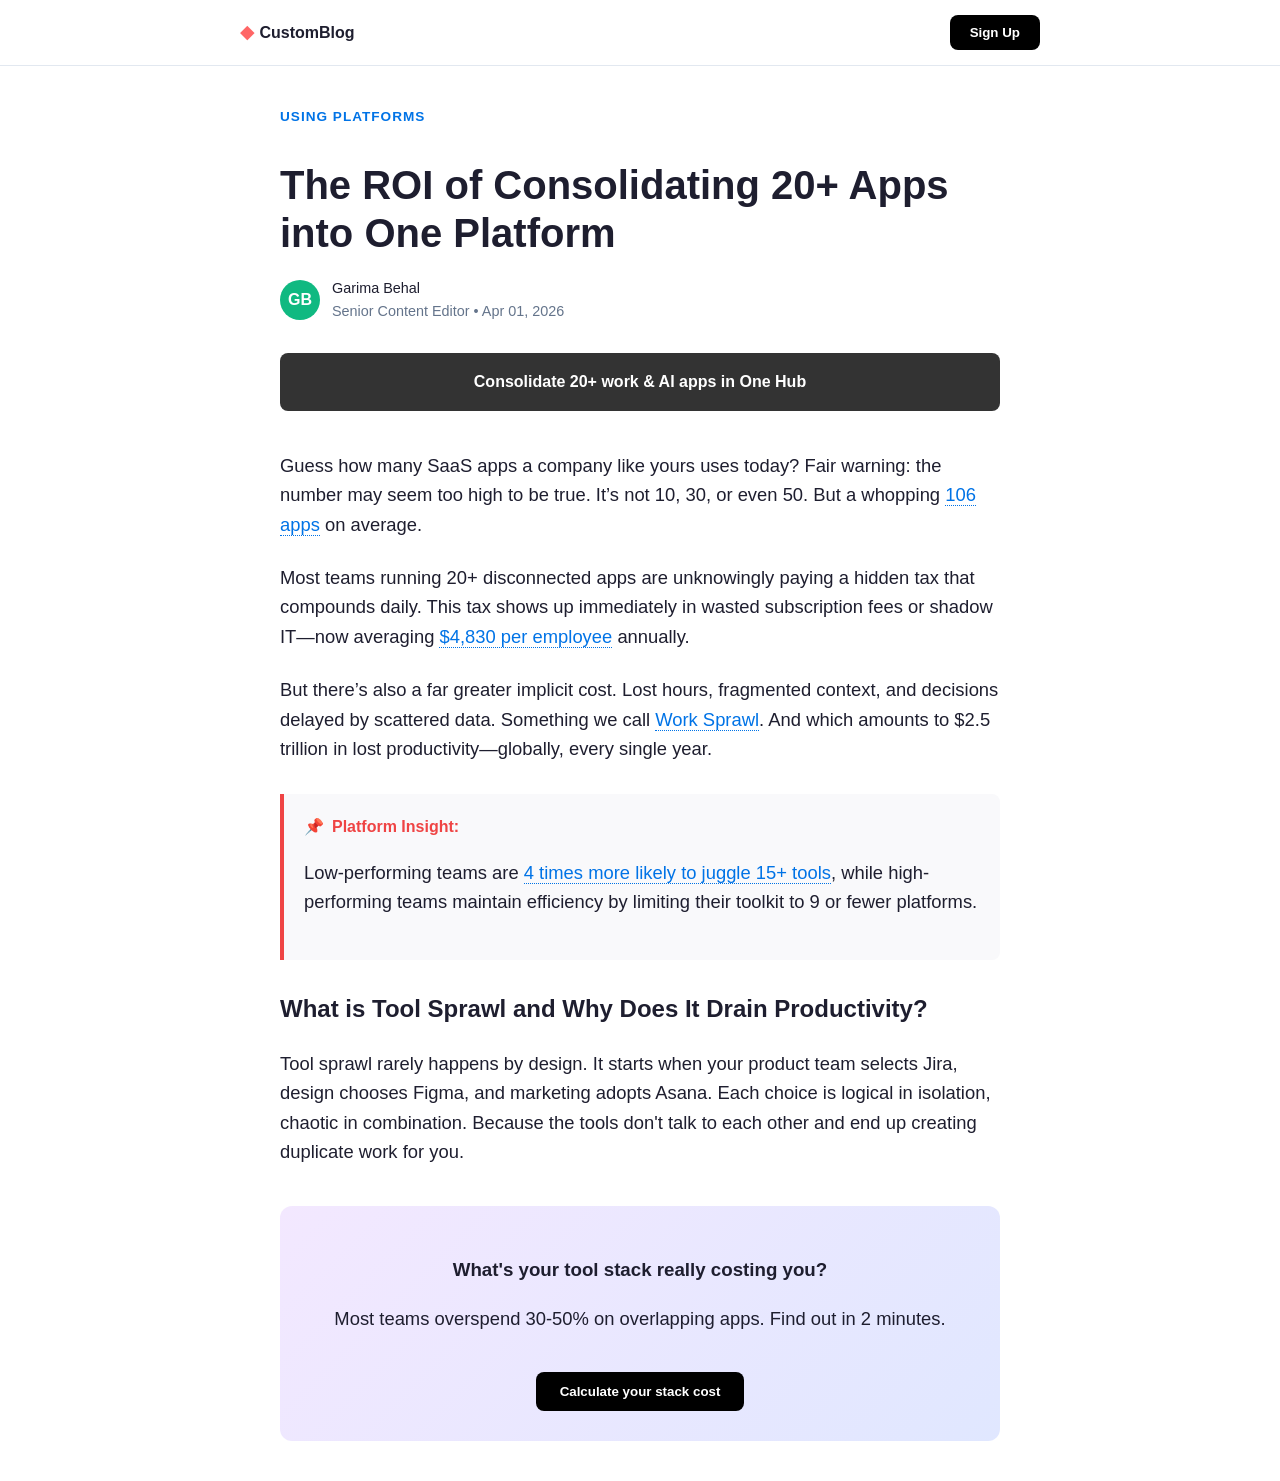
==== index.html @ 85d2482d "blog page" ====
<!DOCTYPE html>
<html lang="en">
<head>
    <meta charset="UTF-8">
    <meta name="viewport" content="width=device-width, initial-scale=1.0">
    <title>The ROI of Consolidating Apps | Custom Blog</title>
    <link rel="stylesheet" href="style.css">
</head>
<body>

    <!-- Navigation Header -->
    <header class="site-header">
        <div class="nav-container">
            <div class="logo">
                <span class="logo-icon">◆</span> <strong>CustomBlog</strong>
            </div>
            <button class="sign-up-btn" id="openModalBtn">Sign Up</button>
        </div>
    </header>

    <!-- Main Blog Article -->
    <main class="blog-main">
        <article class="blog-post">
            
            <div class="blog-category">USING PLATFORMS</div>
            <h1 class="blog-title">The ROI of Consolidating 20+ Apps into One Platform</h1>
            
            <div class="author-meta">
                <div class="author-avatar">GB</div>
                <div class="author-info">
                    <span class="author-name">Garima Behal</span>
                    <span class="author-title">Senior Content Editor • Apr 01, 2026</span>
                </div>
            </div>

            <!-- Hero Action Banner -->
            <div class="hero-cta-banner">
                Consolidate 20+ work & AI apps in One Hub
            </div>

            <p class="lead-text">
                Guess how many SaaS apps a company like yours uses today? Fair warning: the number may seem too high to be true. It’s not 10, 30, or even 50. But a whopping <a href="https://zylo.com" target="_blank" class="inline-link">106 apps</a> on average.
            </p>

            <p>
                Most teams running 20+ disconnected apps are unknowingly paying a hidden tax that compounds daily. This tax shows up immediately in wasted subscription fees or shadow IT—now averaging <a href="https://zylo.com" target="_blank" class="inline-link">$4,830 per employee</a> annually.
            </p>

            <p>
                But there’s also a far greater implicit cost. Lost hours, fragmented context, and decisions delayed by scattered data. Something we call <a href="#work-sprawl" class="inline-link">Work Sprawl</a>. And which amounts to $2.5 trillion in lost productivity—globally, every single year.
            </p>

            <!-- Citation Box Component -->
            <div class="insight-box">
                <div class="insight-header">
                    <span class="insight-icon">📌</span> <strong>Platform Insight:</strong>
                </div>
                <p>
                    Low-performing teams are <a href="#research" class="inline-link">4 times more likely to juggle 15+ tools</a>, while high-performing teams maintain efficiency by limiting their toolkit to 9 or fewer platforms.
                </p>
            </div>

            <h2>What is Tool Sprawl and Why Does It Drain Productivity?</h2>
            
            <p>
                Tool sprawl rarely happens by design. It starts when your product team selects Jira, design chooses Figma, and marketing adopts Asana. Each choice is logical in isolation, chaotic in combination. Because the tools don't talk to each other and end up creating duplicate work for you.
            </p>

            <!-- Interactive Calculator Trigger Section -->
            <div class="calculator-promo-card">
                <h3>What's your tool stack really costing you?</h3>
                <p>Most teams overspend 30-50% on overlapping apps. Find out in 2 minutes.</p>
                <button class="calc-trigger-btn" id="openCalcBtn">Calculate your stack cost</button>
            </div>

        </article>
    </main>

    <!-- Modal Popup Component -->
    <div class="modal-overlay" id="signupModal">
        <div class="modal-content">
            <button class="close-modal" id="closeModalBtn">&times;</button>
            <h3>Get Started Today</h3>
            <form>
                <label>* Work Email</label>
                <input type="email" placeholder="name@company.com" required>
                <label>* First Name</label>
                <input type="text" placeholder="John" required>
                <button type="submit" class="submit-form-btn">Continue</button>
            </form>
        </div>
    </div>

    <script src="script.js"></script>
</body>
</html>
---- style.css ----
:root {
    --primary-color: #0073e6;
    --text-dark: #1e1e2f;
    --bg-light: #f9f9fb;
    --border-color: #e2e8f0;
}

body {
    font-family: -apple-system, BlinkMacSystemFont, "Segoe UI", Roboto, sans-serif;
    color: var(--text-dark);
    background-color: #ffffff;
    margin: 0;
    padding: 0;
    line-height: 1.6;
}

.site-header {
    border-bottom: 1px solid var(--border-color);
    padding: 15px 30px;
    position: sticky;
    top: 0;
    background: #ffffff;
    z-index: 100;
}

.nav-container {
    max-width: 800px;
    margin: 0 auto;
    display: flex;
    justify-content: space-between;
    align-items: center;
}

.logo-icon {
    color: #ff6666;
    font-size: 1.2rem;
}

.sign-up-btn, .submit-form-btn {
    background-color: #000000;
    color: #ffffff;
    border: none;
    padding: 10px 20px;
    border-radius: 8px;
    font-weight: 600;
    cursor: pointer;
}

.blog-main {
    padding: 40px 20px;
}

.blog-post {
    max-width: 720px;
    margin: 0 auto;
}

.blog-category {
    color: var(--primary-color);
    font-size: 0.85rem;
    font-weight: 700;
    letter-spacing: 1px;
    margin-bottom: 10px;
}

.blog-title {
    font-size: 2.5rem;
    font-weight: 800;
    line-height: 1.2;
    margin-bottom: 20px;
}

.author-meta {
    display: flex;
    align-items: center;
    gap: 12px;
    margin-bottom: 30px;
}

.author-avatar {
    width: 40px;
    height: 40px;
    background: #10b981;
    color: white;
    display: flex;
    align-items: center;
    justify-content: center;
    border-radius: 50%;
    font-weight: bold;
}

.author-info span {
    display: block;
    font-size: 0.9rem;
}

.author-title {
    color: #64748b;
}

.hero-cta-banner {
    background: #333333;
    color: #ffffff;
    padding: 16px;
    text-align: center;
    border-radius: 8px;
    font-weight: 600;
    margin-bottom: 40px;
}

.blog-post p {
    font-size: 1.15rem;
    margin-bottom: 24px;
}

/* Signature One-Word Blue Clickable Links */
.inline-link {
    color: var(--primary-color);
    text-decoration: none;
    border-bottom: 1px dotted var(--primary-color);
    font-weight: 500;
}

.inline-link:hover {
    border-bottom: 2px solid var(--primary-color);
}

/* Citation Callout Box */
.insight-box {
    background: var(--bg-light);
    border-left: 4px solid #ef4444;
    padding: 20px;
    border-radius: 0 8px 8px 0;
    margin: 30px 0;
}

.insight-header {
    display: flex;
    align-items: center;
    gap: 8px;
    margin-bottom: 8px;
    color: #ef4444;
}

.calculator-promo-card {
    background: linear-gradient(135deg, #f3e8ff 0%, #e0e7ff 100%);
    padding: 30px;
    border-radius: 12px;
    text-align: center;
    margin-top: 40px;
}

.calc-trigger-btn {
    background: #000000;
    color: #ffffff;
    border: none;
    padding: 12px 24px;
    border-radius: 8px;
    font-weight: 600;
    margin-top: 15px;
    cursor: pointer;
}

/* Modal Popup Styles */
.modal-overlay {
    position: fixed;
    top: 0;
    left: 0;
    width: 100%;
    height: 100%;
    background: rgba(0, 0, 0, 0.5);
    display: none;
    align-items: center;
    justify-content: center;
    z-index: 1000;
}

.modal-overlay.active {
    display: flex;
}

.modal-content {
    background: #ffffff;
    padding: 30px;
    border-radius: 12px;
    width: 100%;
    max-width: 400px;
    position: relative;
}

.close-modal {
    position: absolute;
    top: 15px;
    right: 15px;
    background: none;
    border: none;
    font-size: 1.5rem;
    cursor: pointer;
}

.modal-content label {
    display: block;
    font-size: 0.9rem;
    margin: 15px 0 5px;
    font-weight: 600;
}

.modal-content input {
    width: 100%;
    padding: 10px;
    border: 1px solid var(--border-color);
    border-radius: 6px;
    box-sizing: border-box;
}

.submit-form-btn {
    width: 100%;
    margin-top: 20px;
}
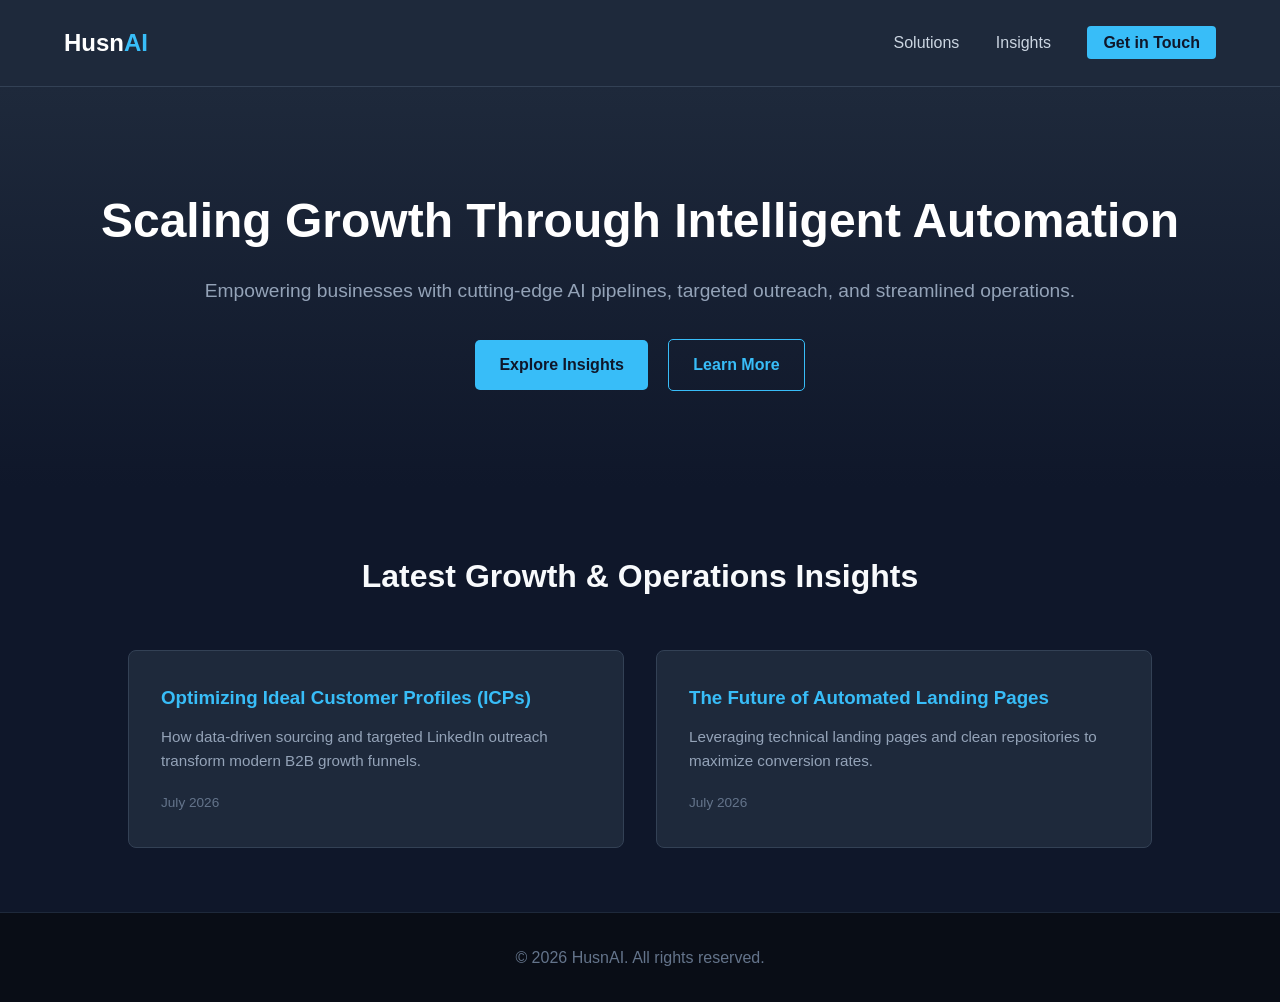
==== commit 1eff1456: "HusnAI" ====
--- a/index.html
+++ b/index.html
@@ -3,94 +3,48 @@
 <head>
     <meta charset="UTF-8">
     <meta name="viewport" content="width=device-width, initial-scale=1.0">
-    <title>The ROI of Consolidating Apps | Custom Blog</title>
+    <title>HusnAI | Growth & Operations Hub</title>
     <link rel="stylesheet" href="style.css">
 </head>
 <body>
-
-    <!-- Navigation Header -->
-    <header class="site-header">
-        <div class="nav-container">
-            <div class="logo">
-                <span class="logo-icon">◆</span> <strong>CustomBlog</strong>
-            </div>
-            <button class="sign-up-btn" id="openModalBtn">Sign Up</button>
-        </div>
+    <header class="navbar">
+        <div class="logo">Husn<span>AI</span></div>
+        <nav>
+            <a href="#features">Solutions</a>
+            <a href="#insights">Insights</a>
+            <a href="#contact" class="btn-nav">Get in Touch</a>
+        </nav>
     </header>
 
-    <!-- Main Blog Article -->
-    <main class="blog-main">
-        <article class="blog-post">
-            
-            <div class="blog-category">USING PLATFORMS</div>
-            <h1 class="blog-title">The ROI of Consolidating 20+ Apps into One Platform</h1>
-            
-            <div class="author-meta">
-                <div class="author-avatar">GB</div>
-                <div class="author-info">
-                    <span class="author-name">Garima Behal</span>
-                    <span class="author-title">Senior Content Editor • Apr 01, 2026</span>
-                </div>
+    <main class="hero">
+        <div class="hero-content">
+            <h1>Scaling Growth Through Intelligent Automation</h1>
+            <p>Empowering businesses with cutting-edge AI pipelines, targeted outreach, and streamlined operations.</p>
+            <div class="hero-buttons">
+                <a href="#insights" class="btn-primary">Explore Insights</a>
+                <a href="#features" class="btn-secondary">Learn More</a>
             </div>
-
-            <!-- Hero Action Banner -->
-            <div class="hero-cta-banner">
-                Consolidate 20+ work & AI apps in One Hub
-            </div>
-
-            <p class="lead-text">
-                Guess how many SaaS apps a company like yours uses today? Fair warning: the number may seem too high to be true. It’s not 10, 30, or even 50. But a whopping <a href="https://zylo.com" target="_blank" class="inline-link">106 apps</a> on average.
-            </p>
-
-            <p>
-                Most teams running 20+ disconnected apps are unknowingly paying a hidden tax that compounds daily. This tax shows up immediately in wasted subscription fees or shadow IT—now averaging <a href="https://zylo.com" target="_blank" class="inline-link">$4,830 per employee</a> annually.
-            </p>
-
-            <p>
-                But there’s also a far greater implicit cost. Lost hours, fragmented context, and decisions delayed by scattered data. Something we call <a href="#work-sprawl" class="inline-link">Work Sprawl</a>. And which amounts to $2.5 trillion in lost productivity—globally, every single year.
-            </p>
-
-            <!-- Citation Box Component -->
-            <div class="insight-box">
-                <div class="insight-header">
-                    <span class="insight-icon">📌</span> <strong>Platform Insight:</strong>
-                </div>
-                <p>
-                    Low-performing teams are <a href="#research" class="inline-link">4 times more likely to juggle 15+ tools</a>, while high-performing teams maintain efficiency by limiting their toolkit to 9 or fewer platforms.
-                </p>
-            </div>
-
-            <h2>What is Tool Sprawl and Why Does It Drain Productivity?</h2>
-            
-            <p>
-                Tool sprawl rarely happens by design. It starts when your product team selects Jira, design chooses Figma, and marketing adopts Asana. Each choice is logical in isolation, chaotic in combination. Because the tools don't talk to each other and end up creating duplicate work for you.
-            </p>
-
-            <!-- Interactive Calculator Trigger Section -->
-            <div class="calculator-promo-card">
-                <h3>What's your tool stack really costing you?</h3>
-                <p>Most teams overspend 30-50% on overlapping apps. Find out in 2 minutes.</p>
-                <button class="calc-trigger-btn" id="openCalcBtn">Calculate your stack cost</button>
-            </div>
-
-        </article>
+        </div>
     </main>
 
-    <!-- Modal Popup Component -->
-    <div class="modal-overlay" id="signupModal">
-        <div class="modal-content">
-            <button class="close-modal" id="closeModalBtn">&times;</button>
-            <h3>Get Started Today</h3>
-            <form>
-                <label>* Work Email</label>
-                <input type="email" placeholder="name@company.com" required>
-                <label>* First Name</label>
-                <input type="text" placeholder="John" required>
-                <button type="submit" class="submit-form-btn">Continue</button>
-            </form>
+    <section id="insights" class="blog-section">
+        <h2>Latest Growth & Operations Insights</h2>
+        <div class="blog-grid">
+            <article class="blog-card">
+                <h3>Optimizing Ideal Customer Profiles (ICPs)</h3>
+                <p>How data-driven sourcing and targeted LinkedIn outreach transform modern B2B growth funnels.</p>
+                <span class="date">July 2026</span>
+            </article>
+            <article class="blog-card">
+                <h3>The Future of Automated Landing Pages</h3>
+                <p>Leveraging technical landing pages and clean repositories to maximize conversion rates.</p>
+                <span class="date">July 2026</span>
+            </article>
         </div>
-    </div>
+    </section>
 
-    <script src="script.js"></script>
+    <footer>
+        <p>&copy; 2026 HusnAI. All rights reserved.</p>
+    </footer>
 </body>
 </html>
--- a/style.css
+++ b/style.css
@@ -1,219 +1,146 @@
-:root {
-    --primary-color: #0073e6;
-    --text-dark: #1e1e2f;
-    --bg-light: #f9f9fb;
-    --border-color: #e2e8f0;
+* {
+    margin: 0;
+    padding: 0;
+    box-sizing: border-box;
+    font-family: 'Segoe UI', Tahoma, Geneva, Verdana, sans-serif;
 }
 
 body {
-    font-family: -apple-system, BlinkMacSystemFont, "Segoe UI", Roboto, sans-serif;
-    color: var(--text-dark);
-    background-color: #ffffff;
-    margin: 0;
-    padding: 0;
+    background-color: #0f172a;
+    color: #f8fafc;
     line-height: 1.6;
 }
 
-.site-header {
-    border-bottom: 1px solid var(--border-color);
-    padding: 15px 30px;
-    position: sticky;
-    top: 0;
-    background: #ffffff;
-    z-index: 100;
-}
-
-.nav-container {
-    max-width: 800px;
-    margin: 0 auto;
+.navbar {
     display: flex;
     justify-content: space-between;
     align-items: center;
+    padding: 1.5rem 5%;
+    background-color: #1e293b;
+    border-bottom: 1px solid #334155;
 }
 
-.logo-icon {
-    color: #ff6666;
-    font-size: 1.2rem;
+.logo {
+    font-size: 1.5rem;
+    font-weight: bold;
+    color: #ffffff;
 }
 
-.sign-up-btn, .submit-form-btn {
-    background-color: #000000;
-    color: #ffffff;
-    border: none;
-    padding: 10px 20px;
-    border-radius: 8px;
-    font-weight: 600;
-    cursor: pointer;
+.logo span {
+    color: #38bdf8;
 }
 
-.blog-main {
-    padding: 40px 20px;
+nav a {
+    color: #cbd5e1;
+    text-decoration: none;
+    margin-left: 2rem;
+    transition: color 0.3s;
 }
 
-.blog-post {
-    max-width: 720px;
-    margin: 0 auto;
+nav a:hover {
+    color: #38bdf8;
 }
 
-.blog-category {
-    color: var(--primary-color);
-    font-size: 0.85rem;
-    font-weight: 700;
-    letter-spacing: 1px;
-    margin-bottom: 10px;
+.btn-nav {
+    background-color: #38bdf8;
+    color: #0f172a !important;
+    padding: 0.5rem 1rem;
+    border-radius: 4px;
+    font-weight: 600;
 }
 
-.blog-title {
-    font-size: 2.5rem;
-    font-weight: 800;
-    line-height: 1.2;
-    margin-bottom: 20px;
-}
-
-.author-meta {
-    display: flex;
-    align-items: center;
-    gap: 12px;
-    margin-bottom: 30px;
-}
-
-.author-avatar {
-    width: 40px;
-    height: 40px;
-    background: #10b981;
-    color: white;
+.hero {
     display: flex;
     align-items: center;
     justify-content: center;
-    border-radius: 50%;
-    font-weight: bold;
+    text-align: center;
+    padding: 6rem 2rem;
+    background: linear-gradient(to bottom, #1e293b, #0f172a);
 }
 
-.author-info span {
-    display: block;
-    font-size: 0.9rem;
+.hero-content max-width {
+    max-width: 700px;
 }
 
-.author-title {
+.hero h1 {
+    font-size: 3rem;
+    margin-bottom: 1rem;
+    color: #ffffff;
+}
+
+.hero p {
+    font-size: 1.2rem;
+    color: #94a3b8;
+    margin-bottom: 2rem;
+}
+
+.hero-buttons a {
+    display: inline-block;
+    padding: 0.75rem 1.5rem;
+    border-radius: 5px;
+    text-decoration: none;
+    font-weight: bold;
+    margin: 0 0.5rem;
+}
+
+.btn-primary {
+    background-color: #38bdf8;
+    color: #0f172a;
+}
+
+.btn-secondary {
+    border: 1px solid #38bdf8;
+    color: #38bdf8;
+}
+
+.blog-section {
+    padding: 4rem 10%;
+}
+
+.blog-section h2 {
+    text-align: center;
+    margin-bottom: 3rem;
+    font-size: 2rem;
+}
+
+.blog-grid {
+    display: grid;
+    grid-template-columns: repeat(auto-fit, minmax(280px, 1fr));
+    gap: 2rem;
+}
+
+.blog-card {
+    background-color: #1e293b;
+    padding: 2rem;
+    border-radius: 8px;
+    border: 1px solid #334155;
+    transition: transform 0.3s;
+}
+
+.blog-card:hover {
+    transform: translateY(-5px);
+}
+
+.blog-card h3 {
+    margin-bottom: 0.75rem;
+    color: #38bdf8;
+}
+
+.blog-card p {
+    color: #94a3b8;
+    font-size: 0.95rem;
+    margin-bottom: 1rem;
+}
+
+.date {
+    font-size: 0.85rem;
     color: #64748b;
 }
 
-.hero-cta-banner {
-    background: #333333;
-    color: #ffffff;
-    padding: 16px;
+footer {
     text-align: center;
-    border-radius: 8px;
-    font-weight: 600;
-    margin-bottom: 40px;
-}
-
-.blog-post p {
-    font-size: 1.15rem;
-    margin-bottom: 24px;
-}
-
-/* Signature One-Word Blue Clickable Links */
-.inline-link {
-    color: var(--primary-color);
-    text-decoration: none;
-    border-bottom: 1px dotted var(--primary-color);
-    font-weight: 500;
-}
-
-.inline-link:hover {
-    border-bottom: 2px solid var(--primary-color);
-}
-
-/* Citation Callout Box */
-.insight-box {
-    background: var(--bg-light);
-    border-left: 4px solid #ef4444;
-    padding: 20px;
-    border-radius: 0 8px 8px 0;
-    margin: 30px 0;
-}
-
-.insight-header {
-    display: flex;
-    align-items: center;
-    gap: 8px;
-    margin-bottom: 8px;
-    color: #ef4444;
-}
-
-.calculator-promo-card {
-    background: linear-gradient(135deg, #f3e8ff 0%, #e0e7ff 100%);
-    padding: 30px;
-    border-radius: 12px;
-    text-align: center;
-    margin-top: 40px;
-}
-
-.calc-trigger-btn {
-    background: #000000;
-    color: #ffffff;
-    border: none;
-    padding: 12px 24px;
-    border-radius: 8px;
-    font-weight: 600;
-    margin-top: 15px;
-    cursor: pointer;
-}
-
-/* Modal Popup Styles */
-.modal-overlay {
-    position: fixed;
-    top: 0;
-    left: 0;
-    width: 100%;
-    height: 100%;
-    background: rgba(0, 0, 0, 0.5);
-    display: none;
-    align-items: center;
-    justify-content: center;
-    z-index: 1000;
-}
-
-.modal-overlay.active {
-    display: flex;
-}
-
-.modal-content {
-    background: #ffffff;
-    padding: 30px;
-    border-radius: 12px;
-    width: 100%;
-    max-width: 400px;
-    position: relative;
-}
-
-.close-modal {
-    position: absolute;
-    top: 15px;
-    right: 15px;
-    background: none;
-    border: none;
-    font-size: 1.5rem;
-    cursor: pointer;
-}
-
-.modal-content label {
-    display: block;
-    font-size: 0.9rem;
-    margin: 15px 0 5px;
-    font-weight: 600;
-}
-
-.modal-content input {
-    width: 100%;
-    padding: 10px;
-    border: 1px solid var(--border-color);
-    border-radius: 6px;
-    box-sizing: border-box;
-}
-
-.submit-form-btn {
-    width: 100%;
-    margin-top: 20px;
+    padding: 2rem;
+    background-color: #090d16;
+    color: #64748b;
+    border-top: 1px solid #1e293b;
 }
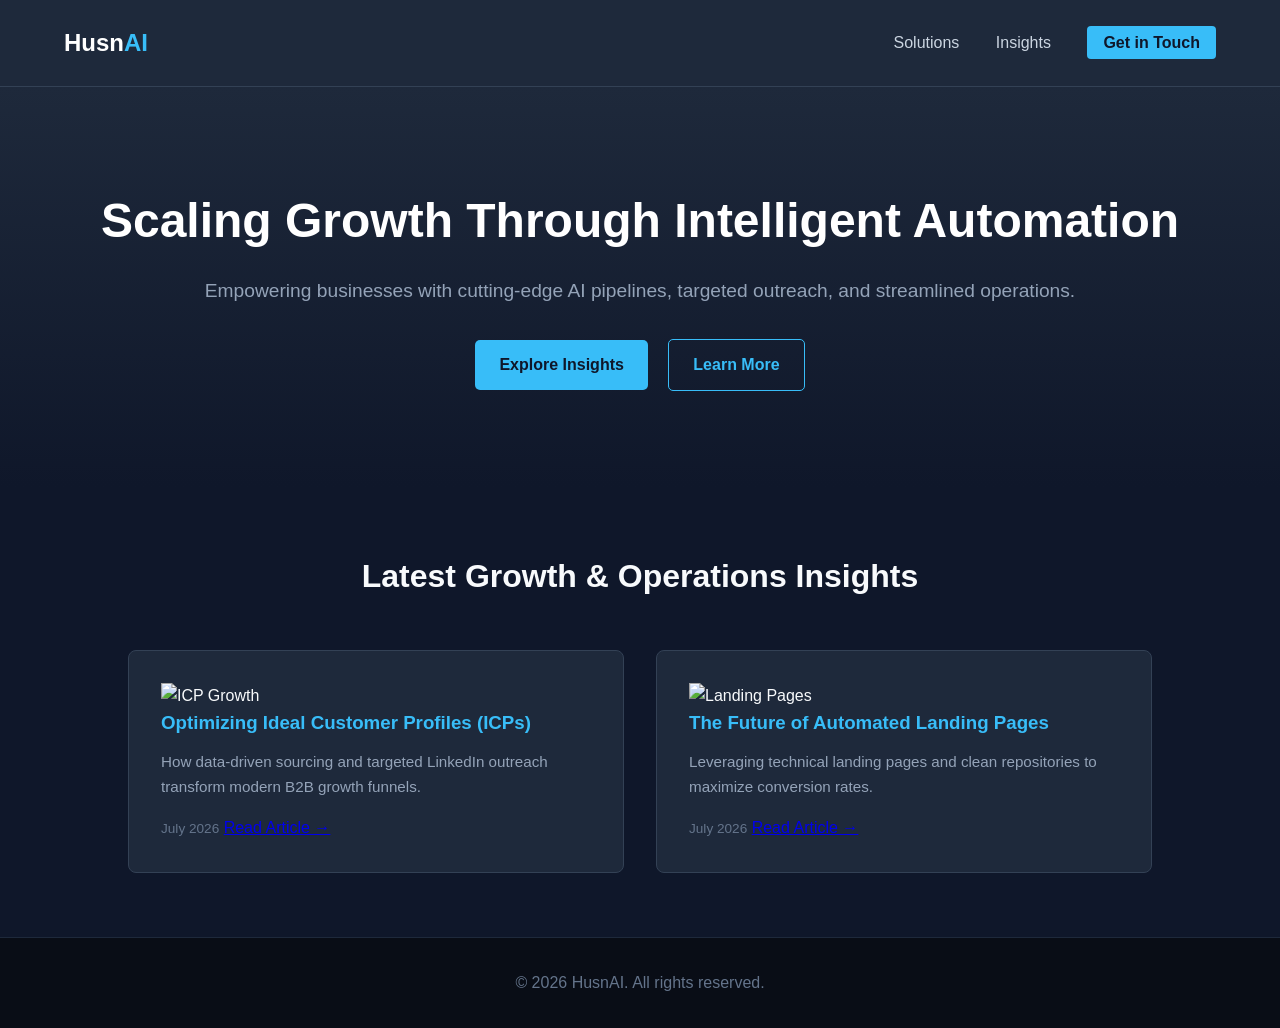
==== commit 9b083061: "Update index.html" ====
--- a/index.html
+++ b/index.html
@@ -30,15 +30,26 @@
     <section id="insights" class="blog-section">
         <h2>Latest Growth & Operations Insights</h2>
         <div class="blog-grid">
+            <!-- Blog Post 1 -->
             <article class="blog-card">
-                <h3>Optimizing Ideal Customer Profiles (ICPs)</h3>
-                <p>How data-driven sourcing and targeted LinkedIn outreach transform modern B2B growth funnels.</p>
-                <span class="date">July 2026</span>
+                <img src="https://images.unsplash.com/photo-1551836022-d5d88e9218df?auto=format&fit=crop&w=600&q=80" alt="ICP Growth" class="blog-img">
+                <div class="blog-content">
+                    <h3>Optimizing Ideal Customer Profiles (ICPs)</h3>
+                    <p>How data-driven sourcing and targeted LinkedIn outreach transform modern B2B growth funnels.</p>
+                    <span class="date">July 2026</span>
+                    <a href="blog1.html" class="read-more">Read Article &rarr;</a>
+                </div>
             </article>
+
+            <!-- Blog Post 2 -->
             <article class="blog-card">
-                <h3>The Future of Automated Landing Pages</h3>
-                <p>Leveraging technical landing pages and clean repositories to maximize conversion rates.</p>
-                <span class="date">July 2026</span>
+                <img src="https://images.unsplash.com/photo-1460925895917-afdab827c52f?auto=format&fit=crop&w=600&q=80" alt="Landing Pages" class="blog-img">
+                <div class="blog-content">
+                    <h3>The Future of Automated Landing Pages</h3>
+                    <p>Leveraging technical landing pages and clean repositories to maximize conversion rates.</p>
+                    <span class="date">July 2026</span>
+                    <a href="blog2.html" class="read-more">Read Article &rarr;</a>
+                </div>
             </article>
         </div>
     </section>
